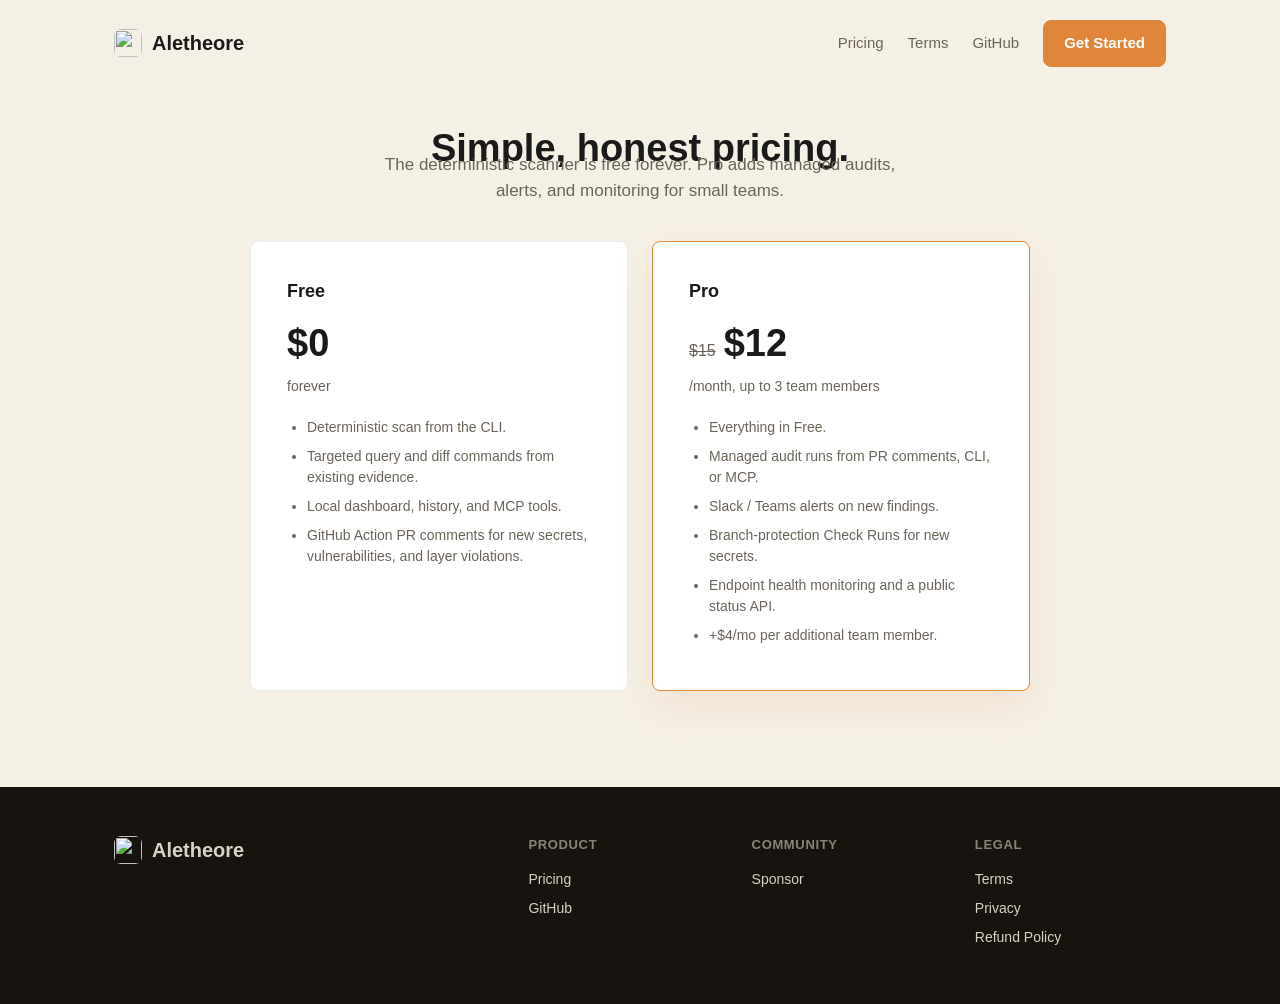
==== website/pricing.html @ d3b2829f "feat(website): add Aletheore marketing site" ====
<!doctype html>
<html lang="en">
<head>
  <meta charset="utf-8">
  <meta name="viewport" content="width=device-width, initial-scale=1">
  <title>Pricing - Aletheore</title>
  <meta name="description" content="Simple pricing for Aletheore: a free deterministic scanner and a Pro tier for managed audits, alerts, and monitoring.">
  <link rel="stylesheet" href="styles.css">
</head>
<body>
  <div class="container">
    <nav class="site-nav" aria-label="Main navigation">
      <a class="wordmark" href="index.html">
        <img src="assets/logo-mark.png" alt="" width="28" height="28">
        Aletheore
      </a>
      <div class="nav-links">
        <a href="pricing.html">Pricing</a>
        <a href="terms.html">Terms</a>
        <a href="https://github.com/Aletheore/Aletheore">GitHub</a>
        <a class="btn btn-primary" href="https://github.com/Aletheore/Aletheore">Get Started</a>
      </div>
    </nav>

    <section class="pricing-hero">
      <h1>Simple, honest pricing.</h1>
      <p class="section-intro">The deterministic scanner is free forever. Pro adds managed audits, alerts, and monitoring for small teams.</p>

      <div class="pricing-grid">
        <article class="price-card">
          <h3>Free</h3>
          <div class="price-now">$0</div>
          <div class="price-sub">forever</div>
          <ul>
            <li>Deterministic scan from the CLI.</li>
            <li>Targeted query and diff commands from existing evidence.</li>
            <li>Local dashboard, history, and MCP tools.</li>
            <li>GitHub Action PR comments for new secrets, vulnerabilities, and layer violations.</li>
          </ul>
        </article>

        <article class="price-card pro">
          <h3>Pro</h3>
          <div><span class="price-was">$15</span><span class="price-now">$12</span></div>
          <div class="price-sub">/month, up to 3 team members</div>
          <ul>
            <li>Everything in Free.</li>
            <li>Managed audit runs from PR comments, CLI, or MCP.</li>
            <li>Slack / Teams alerts on new findings.</li>
            <li>Branch-protection Check Runs for new secrets.</li>
            <li>Endpoint health monitoring and a public status API.</li>
            <li>+$4/mo per additional team member.</li>
          </ul>
        </article>
      </div>
    </section>
  </div>

  <footer>
    <div class="container footer-grid">
      <div>
        <a class="wordmark" href="index.html">
          <img src="assets/logo-mark.png" alt="" width="24" height="24">
          Aletheore
        </a>
      </div>
      <div>
        <h4>Product</h4>
        <a href="pricing.html">Pricing</a>
        <a href="https://github.com/Aletheore/Aletheore">GitHub</a>
      </div>
      <div>
        <h4>Community</h4>
        <a href="https://github.com/sponsors/ArihantK15">Sponsor</a>
      </div>
      <div>
        <h4>Legal</h4>
        <a href="terms.html">Terms</a>
        <a href="privacy.html">Privacy</a>
        <a href="refund.html">Refund Policy</a>
      </div>
    </div>
  </footer>
</body>
</html>
---- website/styles.css ----
:root {
  --bg-cream: #f5f0e6;
  --bg-dark: #17140f;
  --text-primary: #1a1a1a;
  --text-muted: #6b6459;
  --accent: #e0863a;
  --accent-hover: #c96f26;
  --card-bg: #ffffff;
  --border-subtle: rgba(0, 0, 0, 0.08);
  --font: -apple-system, BlinkMacSystemFont, "Segoe UI", Inter, sans-serif;
}

* {
  box-sizing: border-box;
  margin: 0;
  padding: 0;
}

html {
  scroll-behavior: smooth;
}

body {
  min-width: 320px;
  font-family: var(--font);
  background: var(--bg-cream);
  color: var(--text-primary);
  line-height: 1.5;
}

a {
  color: inherit;
  text-decoration: none;
}

code {
  font-family: "SF Mono", Menlo, Consolas, monospace;
  font-size: 0.94em;
}

.container {
  max-width: 1100px;
  margin: 0 auto;
  padding: 0 24px;
}

.site-nav {
  display: flex;
  align-items: center;
  justify-content: space-between;
  gap: 24px;
  padding: 20px 0;
}

.nav-links {
  display: flex;
  align-items: center;
  gap: 24px;
}

.nav-links a:not(.btn) {
  color: var(--text-muted);
  font-size: 15px;
}

.nav-links a:hover {
  color: var(--text-primary);
}

.wordmark {
  display: inline-flex;
  align-items: center;
  gap: 10px;
  flex-shrink: 0;
  font-size: 20px;
  font-weight: 700;
}

.wordmark img {
  display: block;
  width: 28px;
  height: 28px;
  border-radius: 7px;
}

.btn {
  display: inline-flex;
  align-items: center;
  justify-content: center;
  min-height: 44px;
  padding: 11px 20px;
  border-radius: 8px;
  font-size: 15px;
  font-weight: 650;
  text-align: center;
  cursor: pointer;
}

.btn-primary {
  border: 1px solid var(--accent);
  background: var(--accent);
  color: #fff;
}

.btn-primary:hover {
  border-color: var(--accent-hover);
  background: var(--accent-hover);
  color: #fff;
}

.btn-secondary {
  border: 1px solid var(--border-subtle);
  background: transparent;
  color: var(--text-primary);
}

.btn-secondary:hover {
  border-color: var(--text-primary);
}

.hero {
  display: grid;
  grid-template-columns: minmax(0, 1.35fr) minmax(260px, 0.9fr);
  gap: 48px;
  align-items: center;
  padding: 64px 0 56px;
}

.hero h1 {
  max-width: 720px;
  font-size: clamp(36px, 6vw, 58px);
  line-height: 1.08;
  font-weight: 760;
}

.hero h1 .accent {
  color: var(--accent);
  font-style: italic;
}

.hero p {
  max-width: 590px;
  margin: 22px 0 30px;
  color: var(--text-muted);
  font-size: 18px;
}

.hero-actions {
  display: flex;
  flex-wrap: wrap;
  gap: 14px;
}

.hero-mark {
  display: flex;
  justify-content: center;
}

.hero-mark img {
  width: min(100%, 360px);
  aspect-ratio: 1;
  object-fit: cover;
  border-radius: 16px;
  box-shadow: 0 24px 60px rgba(23, 20, 15, 0.16);
}

section {
  padding: 56px 0;
}

section h2 {
  margin-bottom: 32px;
  font-size: 30px;
  line-height: 1.15;
}

.section-intro {
  max-width: 560px;
  margin: -18px auto 38px;
  color: var(--text-muted);
  font-size: 17px;
  text-align: center;
}

.card-grid {
  display: grid;
  grid-template-columns: repeat(3, minmax(0, 1fr));
  gap: 20px;
}

.card,
.price-card {
  border: 1px solid var(--border-subtle);
  border-radius: 8px;
  background: var(--card-bg);
}

.card {
  padding: 28px;
}

.card.dark {
  background: var(--bg-dark);
  color: #fff;
}

.card h3,
.price-card h3 {
  margin-bottom: 10px;
  font-size: 18px;
}

.card p,
.price-card p,
.price-card li {
  color: var(--text-muted);
  font-size: 14px;
}

.card.dark p {
  color: #b9b1a4;
}

.humanist {
  display: grid;
  grid-template-columns: minmax(0, 1fr) minmax(320px, 0.9fr);
  gap: 48px;
  align-items: center;
}

.humanist p,
.legal-body p {
  color: var(--text-muted);
}

.humanist ul,
.price-card ul {
  margin-top: 16px;
  padding-left: 20px;
}

.humanist li {
  margin-bottom: 8px;
  color: var(--text-muted);
}

.terminal {
  overflow-x: auto;
  border-radius: 8px;
  background: var(--bg-dark);
  color: #d8d2c5;
  padding: 20px;
  font-family: "SF Mono", Menlo, Consolas, monospace;
  font-size: 13px;
  line-height: 1.7;
}

.pricing-hero {
  padding-top: 40px;
  text-align: center;
}

.pricing-hero h1 {
  font-size: 38px;
  line-height: 1.15;
}

.pricing-grid {
  display: grid;
  grid-template-columns: repeat(2, minmax(0, 1fr));
  gap: 24px;
  max-width: 780px;
  margin: 0 auto;
  text-align: left;
}

.price-card {
  padding: 36px;
}

.price-card.pro {
  border-color: var(--accent);
  box-shadow: 0 16px 40px rgba(224, 134, 58, 0.12);
}

.price-was {
  margin-right: 8px;
  color: var(--text-muted);
  font-size: 16px;
  text-decoration: line-through;
}

.price-now {
  font-size: 38px;
  font-weight: 760;
}

.price-sub {
  margin: 4px 0 20px;
  color: var(--text-muted);
  font-size: 14px;
}

.price-card li {
  margin-bottom: 8px;
}

.legal-body {
  max-width: 720px;
  padding: 48px 0 80px;
}

.legal-body h1 {
  margin-bottom: 24px;
  font-size: 34px;
}

.legal-body h2 {
  margin: 32px 0 12px;
  font-size: 20px;
}

.legal-body p {
  margin-bottom: 14px;
}

.legal-body a {
  color: var(--accent);
}

footer {
  margin-top: 40px;
  padding: 48px 0;
  background: var(--bg-dark);
  color: #d8d2c5;
}

.footer-grid {
  display: grid;
  grid-template-columns: 2fr 1fr 1fr 1fr;
  gap: 32px;
}

footer h4 {
  margin-bottom: 14px;
  color: #8a8377;
  font-size: 13px;
  letter-spacing: 0.05em;
  text-transform: uppercase;
}

footer a {
  display: block;
  margin-bottom: 8px;
  color: #d8d2c5;
  font-size: 14px;
}

footer a:hover {
  color: #fff;
}

.footer-note {
  max-width: 300px;
  margin-top: 12px;
  color: #8a8377;
  font-size: 14px;
}

@media (max-width: 760px) {
  .container {
    padding: 0 18px;
  }

  .site-nav,
  .nav-links {
    align-items: flex-start;
  }

  .site-nav {
    flex-direction: column;
  }

  .nav-links {
    flex-wrap: wrap;
    gap: 14px;
  }

  .hero,
  .humanist,
  .card-grid,
  .pricing-grid,
  .footer-grid {
    grid-template-columns: 1fr;
  }

  .hero {
    padding-top: 42px;
  }

  .hero-mark {
    justify-content: flex-start;
  }

  .hero-mark img {
    max-width: 240px;
  }

  section {
    padding: 42px 0;
  }

  .price-card {
    padding: 28px;
  }
}
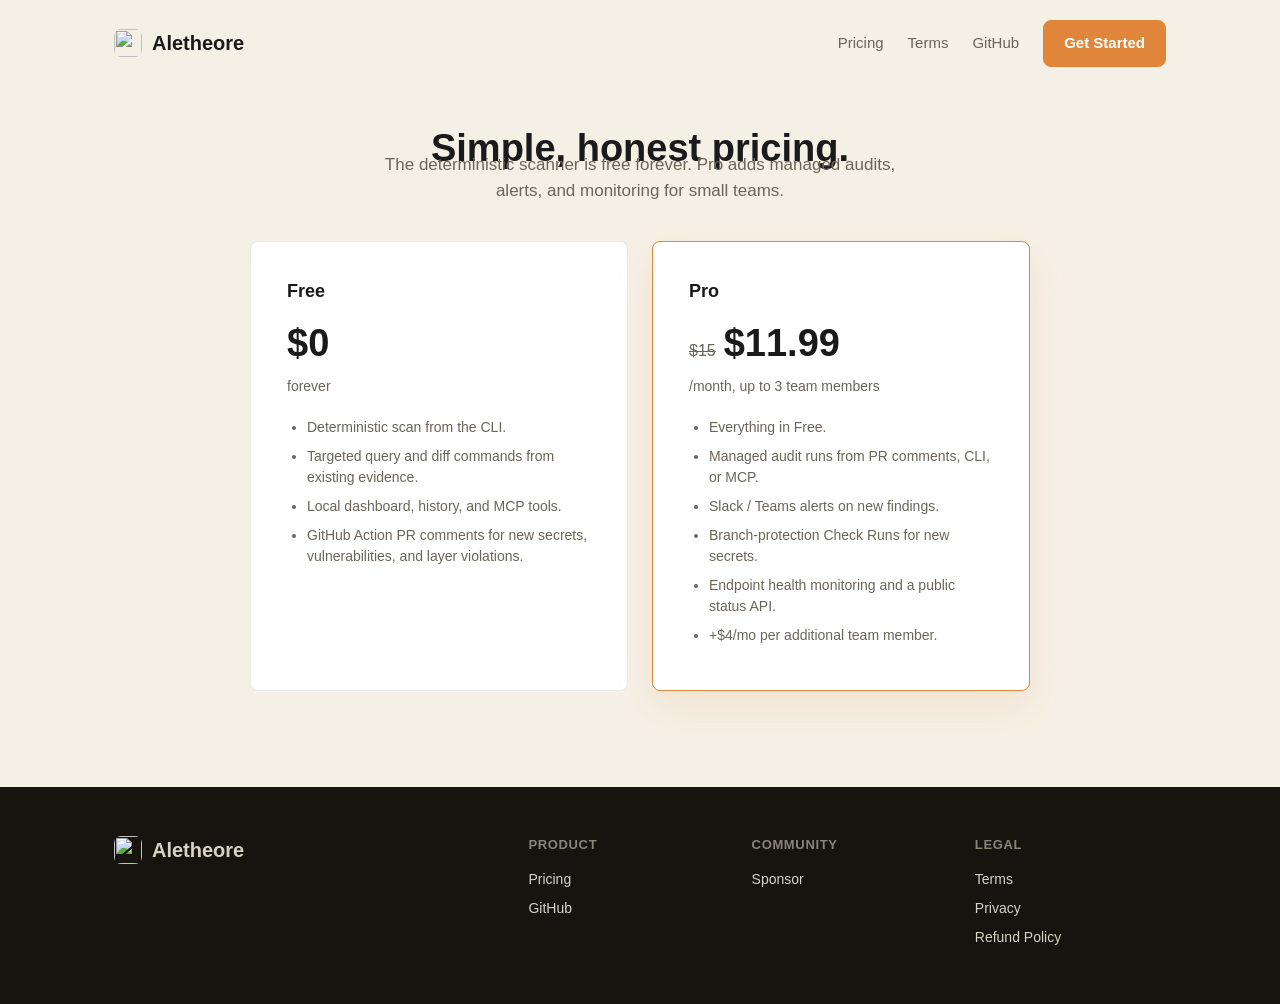
==== commit 760de7ea: "fix(website): correct Pro price to $11.99 to match the real Lemon Squeezy checkout Charm pricing was" ====
--- a/website/pricing.html
+++ b/website/pricing.html
@@ -41,7 +41,7 @@
 
         <article class="price-card pro">
           <h3>Pro</h3>
-          <div><span class="price-was">$15</span><span class="price-now">$12</span></div>
+          <div><span class="price-was">$15</span><span class="price-now">$11.99</span></div>
           <div class="price-sub">/month, up to 3 team members</div>
           <ul>
             <li>Everything in Free.</li>
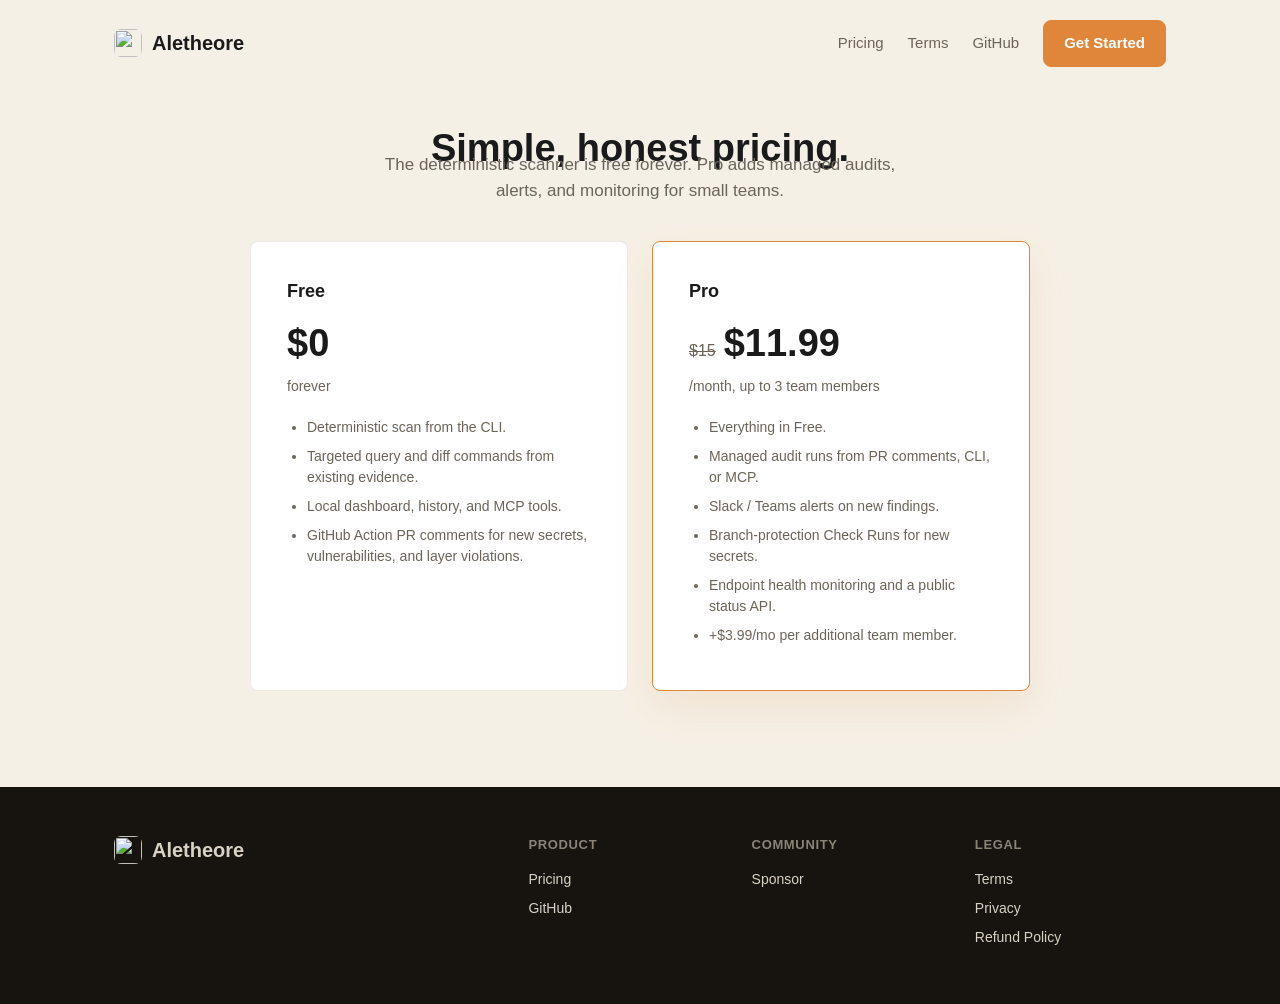
==== commit 49709669: "fix(website): match additional-seat fee ($3.99) to charm pricing on base tier" ====
--- a/website/pricing.html
+++ b/website/pricing.html
@@ -49,7 +49,7 @@
             <li>Slack / Teams alerts on new findings.</li>
             <li>Branch-protection Check Runs for new secrets.</li>
             <li>Endpoint health monitoring and a public status API.</li>
-            <li>+$4/mo per additional team member.</li>
+            <li>+$3.99/mo per additional team member.</li>
           </ul>
         </article>
       </div>
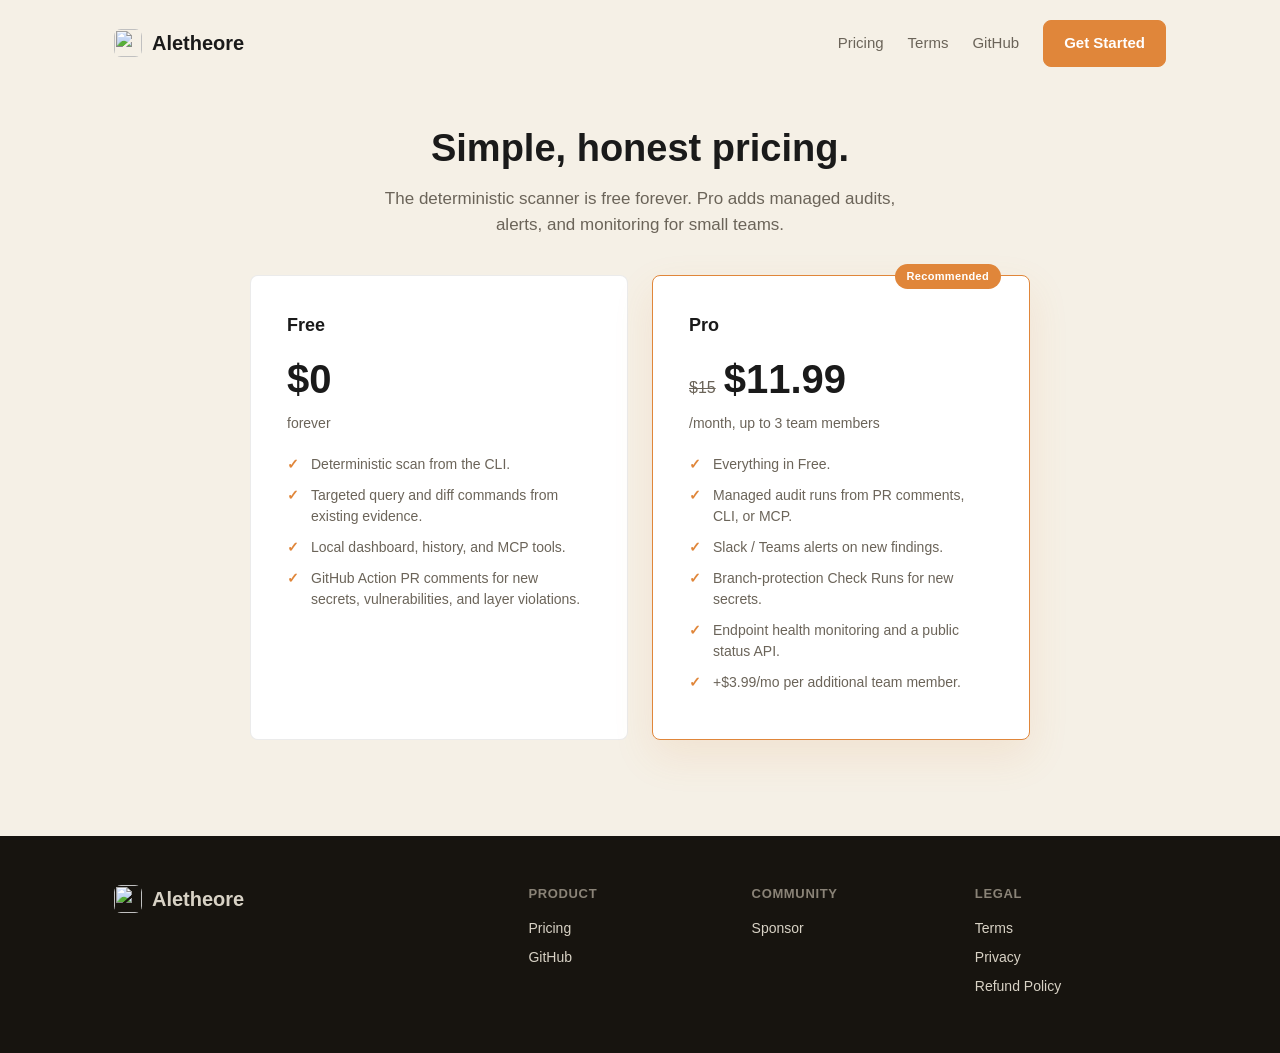
==== commit a080ee79: "fix(website): fix heading/text overlaps, full-bleed proof zone, add favicon and real features sectio" ====
--- a/website/pricing.html
+++ b/website/pricing.html
@@ -5,6 +5,7 @@
   <meta name="viewport" content="width=device-width, initial-scale=1">
   <title>Pricing - Aletheore</title>
   <meta name="description" content="Simple pricing for Aletheore: a free deterministic scanner and a Pro tier for managed audits, alerts, and monitoring.">
+  <link rel="icon" type="image/png" href="assets/logo-mark.png">
   <link rel="stylesheet" href="styles.css">
 </head>
 <body>
@@ -81,5 +82,6 @@
       </div>
     </div>
   </footer>
+  <script src="vendor/motion.js"></script>
 </body>
 </html>
--- a/website/styles.css
+++ b/website/styles.css
@@ -176,7 +176,7 @@
 
 .section-intro {
   max-width: 560px;
-  margin: -18px auto 38px;
+  margin: 0 auto 38px;
   color: var(--text-muted);
   font-size: 17px;
   text-align: center;
@@ -202,6 +202,47 @@
 .card.dark {
   background: var(--bg-dark);
   color: #fff;
+}
+
+.feature-grid {
+  display: grid;
+  grid-template-columns: repeat(3, minmax(0, 1fr));
+  gap: 20px;
+}
+
+.feature-card {
+  border: 1px solid var(--border-subtle);
+  border-radius: 8px;
+  background: var(--card-bg);
+  padding: 24px;
+  transition: border-color 0.2s ease, box-shadow 0.2s ease;
+}
+
+.feature-card:hover {
+  border-color: rgba(224, 134, 58, 0.35);
+  box-shadow: 0 12px 28px rgba(23, 20, 15, 0.06);
+}
+
+.feature-cmd {
+  display: inline-block;
+  margin-bottom: 14px;
+  padding: 4px 10px;
+  border-radius: 5px;
+  background: var(--bg-dark);
+  color: var(--accent);
+  font-family: "SF Mono", Menlo, Consolas, monospace;
+  font-size: 12px;
+}
+
+.feature-card h3 {
+  margin-bottom: 8px;
+  font-size: 17px;
+}
+
+.feature-card p:not(.feature-cmd) {
+  color: var(--text-muted);
+  font-size: 14px;
+  line-height: 1.6;
 }
 
 .card h3,
@@ -255,12 +296,163 @@
   line-height: 1.7;
 }
 
+.proof-zone {
+  width: 100vw;
+  margin-left: calc(50% - 50vw);
+  margin-right: calc(50% - 50vw);
+  padding: 64px 24px;
+  background: var(--bg-dark);
+  color: #d8d2c5;
+}
+
+.proof-inner {
+  max-width: 1052px;
+  margin: 0 auto;
+}
+
+.proof-label {
+  margin-bottom: 12px;
+  color: var(--accent);
+  font-size: 12px;
+  font-weight: 700;
+  letter-spacing: 0.08em;
+}
+
+.proof-zone h2 {
+  color: #fff;
+}
+
+.proof-zone .section-intro {
+  color: #b9b1a4;
+}
+
+.proof-zone a {
+  color: var(--accent);
+}
+
+.showcase-grid {
+  display: grid;
+  grid-template-columns: repeat(3, minmax(0, 1fr));
+  gap: 20px;
+  margin-top: 32px;
+}
+
+.showcase-card {
+  position: relative;
+  overflow: hidden;
+  border: 1px solid rgba(255, 255, 255, 0.08);
+  border-radius: 10px;
+  background: linear-gradient(180deg, rgba(224, 134, 58, 0.05), rgba(0, 0, 0, 0)), #000;
+  padding: 28px 24px 20px;
+  transition: transform 0.2s ease, border-color 0.2s ease;
+}
+
+.showcase-card::before {
+  content: "";
+  position: absolute;
+  top: 0;
+  left: 0;
+  right: 0;
+  height: 3px;
+  background: var(--accent);
+}
+
+.showcase-card:hover {
+  transform: translateY(-4px);
+  border-color: rgba(224, 134, 58, 0.4);
+}
+
+.showcase-card h3 {
+  margin-bottom: 4px;
+  font-size: 20px;
+  color: #fff;
+}
+
+.showcase-sub {
+  margin-bottom: 20px;
+  color: var(--accent);
+  font-size: 12px;
+  font-weight: 600;
+  letter-spacing: 0.03em;
+  text-transform: uppercase;
+}
+
+.showcase-stats {
+  list-style: none;
+  padding: 0;
+}
+
+.showcase-stats li {
+  display: flex;
+  justify-content: space-between;
+  align-items: baseline;
+  gap: 12px;
+  padding: 8px 0;
+  border-bottom: 1px solid rgba(255, 255, 255, 0.06);
+  color: #b9b1a4;
+  font-size: 13px;
+}
+
+.showcase-stats li:last-child {
+  border-bottom: none;
+}
+
+.showcase-stats strong {
+  font-variant-numeric: tabular-nums;
+  color: #fff;
+  font-size: 19px;
+  font-weight: 700;
+}
+
+.showcase-sha {
+  display: inline-block;
+  margin-top: 16px;
+  color: #7d7568;
+  font-family: "SF Mono", Menlo, Consolas, monospace;
+  font-size: 12px;
+  transition: color 0.2s ease;
+}
+
+.showcase-sha:hover {
+  color: var(--accent);
+}
+
+.toon-demo {
+  margin-top: 56px;
+  text-align: center;
+}
+
+.toon-demo h3 {
+  margin-bottom: 16px;
+  color: #fff;
+}
+
+.toon-counters {
+  display: flex;
+  justify-content: center;
+  gap: 48px;
+  margin-top: 24px;
+}
+
+.toon-counter-value {
+  color: var(--accent);
+  font-size: 48px;
+  font-weight: 760;
+}
+
+.toon-counter-label {
+  margin-top: 4px;
+  color: #b9b1a4;
+  font-size: 13px;
+}
+
 .pricing-hero {
   padding-top: 40px;
   text-align: center;
 }
 
 .pricing-hero h1 {
+  margin-bottom: 16px;
   font-size: 38px;
   line-height: 1.15;
 }
@@ -275,6 +467,7 @@
 }
 
 .price-card {
+  position: relative;
   padding: 36px;
 }
 
@@ -283,6 +476,20 @@
   box-shadow: 0 16px 40px rgba(224, 134, 58, 0.12);
 }
 
+.price-card.pro::before {
+  content: "Recommended";
+  position: absolute;
+  top: -12px;
+  right: 28px;
+  padding: 4px 12px;
+  border-radius: 100px;
+  background: var(--accent);
+  color: #fff;
+  font-size: 11px;
+  font-weight: 700;
+  letter-spacing: 0.03em;
+}
+
 .price-was {
   margin-right: 8px;
   color: var(--text-muted);
@@ -291,7 +498,8 @@
 }
 
 .price-now {
-  font-size: 38px;
+  font-variant-numeric: tabular-nums;
+  font-size: 40px;
   font-weight: 760;
 }
 
@@ -301,8 +509,24 @@
   font-size: 14px;
 }
 
+.price-card ul {
+  list-style: none;
+  padding-left: 0;
+}
+
 .price-card li {
-  margin-bottom: 8px;
+  position: relative;
+  margin-bottom: 10px;
+  padding-left: 24px;
+  line-height: 1.5;
+}
+
+.price-card li::before {
+  content: "✓";
+  position: absolute;
+  left: 0;
+  color: var(--accent);
+  font-weight: 700;
 }
 
 .legal-body {
@@ -389,6 +613,8 @@
   .hero,
   .humanist,
   .card-grid,
+  .feature-grid,
+  .showcase-grid,
   .pricing-grid,
   .footer-grid {
     grid-template-columns: 1fr;
@@ -413,4 +639,9 @@
   .price-card {
     padding: 28px;
   }
-}
+
+  .toon-counters {
+    flex-direction: column;
+    gap: 24px;
+  }
+}
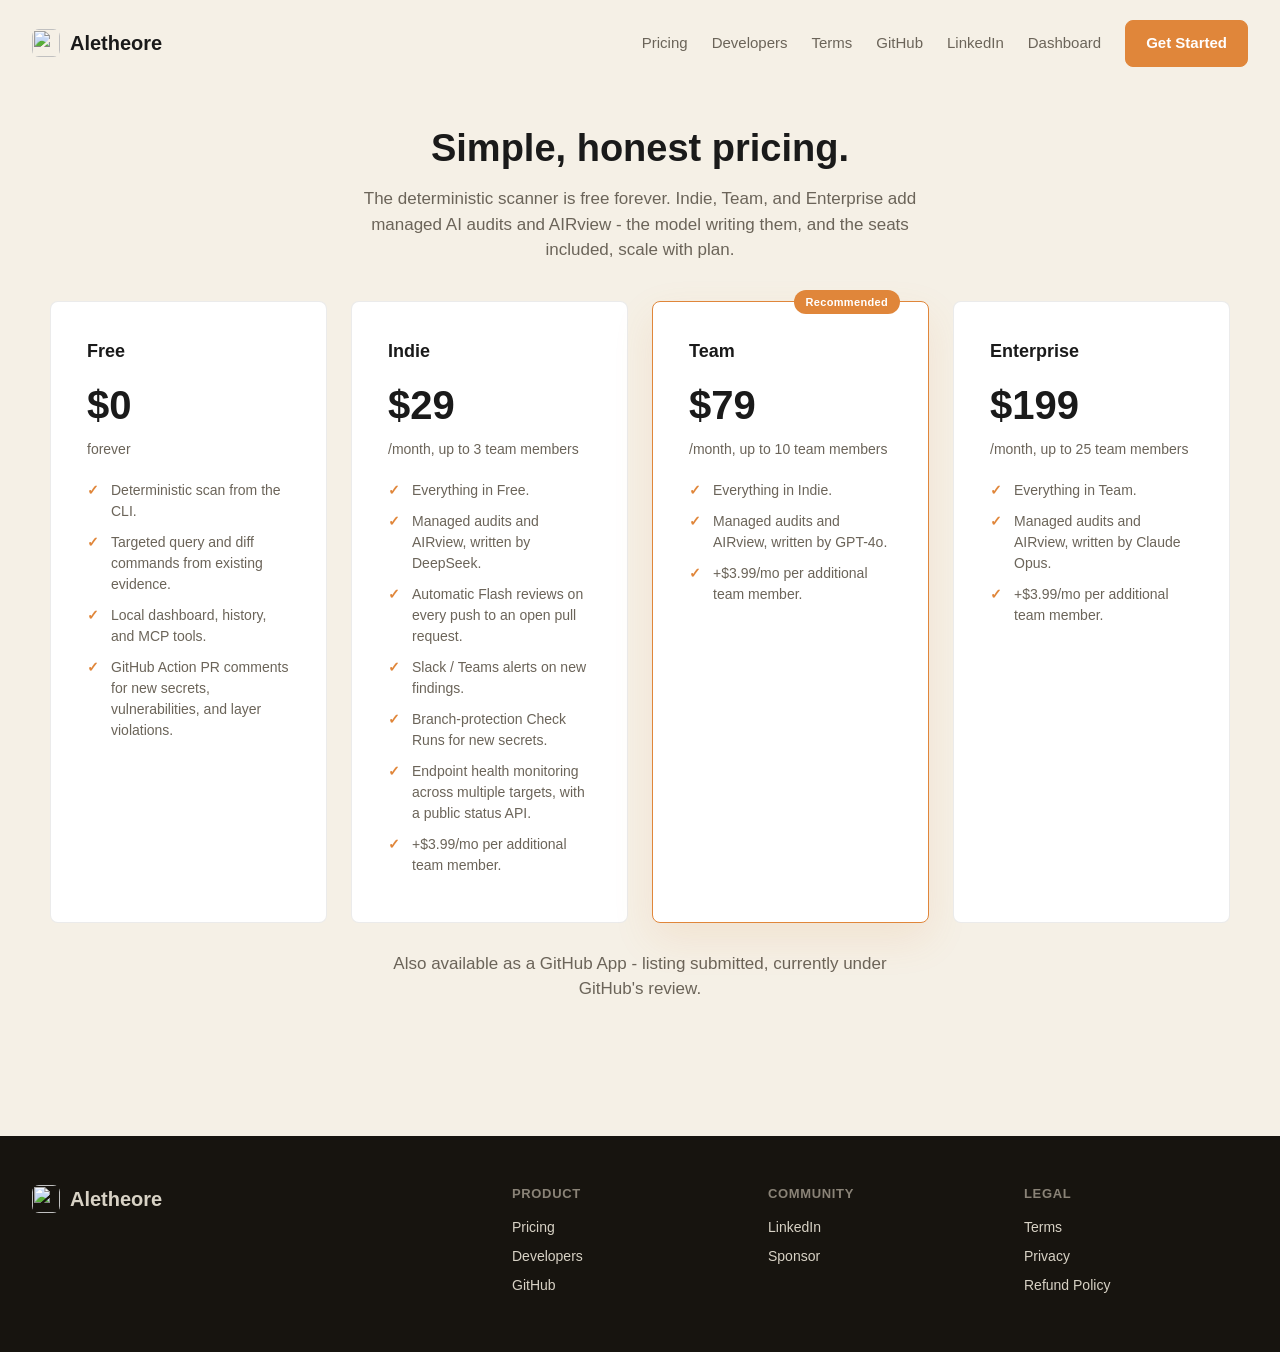
==== commit 765170a8: "Merge remote-tracking branch 'origin/master' into codex/evidence-packet-caching # Conflicts: #	githu" ====
--- a/website/pricing.html
+++ b/website/pricing.html
@@ -3,8 +3,15 @@
 <head>
   <meta charset="utf-8">
   <meta name="viewport" content="width=device-width, initial-scale=1">
-  <title>Pricing - Aletheore</title>
-  <meta name="description" content="Simple pricing for Aletheore: a free deterministic scanner and a Pro tier for managed audits, alerts, and monitoring.">
+  <title>Pricing — Aletheore</title>
+  <meta name="description" content="Free deterministic CLI scanning forever. Indie, Team, and Enterprise add managed AI audits, AIRview, live endpoint monitoring, and team seats - model quality and seats scale with plan.">
+  <link rel="canonical" href="https://www.aletheore.com/pricing">
+  <meta property="og:type" content="website">
+  <meta property="og:site_name" content="Aletheore">
+  <meta property="og:url" content="https://www.aletheore.com/pricing">
+  <meta property="og:title" content="Pricing — Aletheore">
+  <meta property="og:description" content="Free deterministic CLI scanning forever. Indie, Team, and Enterprise add managed AI audits, AIRview, live endpoint monitoring, and team seats - model quality and seats scale with plan.">
+  <meta property="og:image" content="https://www.aletheore.com/assets/logo-mark.png">
   <link rel="icon" type="image/png" href="assets/logo-mark.png">
   <link rel="stylesheet" href="styles.css">
 </head>
@@ -17,15 +24,18 @@
       </a>
       <div class="nav-links">
         <a href="pricing.html">Pricing</a>
+        <a href="developers.html">Developers</a>
         <a href="terms.html">Terms</a>
         <a href="https://github.com/Aletheore/Aletheore">GitHub</a>
-        <a class="btn btn-primary" href="https://github.com/Aletheore/Aletheore">Get Started</a>
+        <a href="https://www.linkedin.com/company/aletheore">LinkedIn</a>
+        <a href="https://app.aletheore.com/">Dashboard</a>
+        <a class="btn btn-primary" href="https://app.aletheore.com/">Get Started</a>
       </div>
     </nav>
 
     <section class="pricing-hero">
       <h1>Simple, honest pricing.</h1>
-      <p class="section-intro">The deterministic scanner is free forever. Pro adds managed audits, alerts, and monitoring for small teams.</p>
+      <p class="section-intro">The deterministic scanner is free forever. Indie, Team, and Enterprise add managed AI audits and AIRview - the model writing them, and the seats included, scale with plan.</p>
 
       <div class="pricing-grid">
         <article class="price-card">
@@ -40,20 +50,46 @@
           </ul>
         </article>
 
-        <article class="price-card pro">
-          <h3>Pro</h3>
-          <div><span class="price-was">$15</span><span class="price-now">$11.99</span></div>
+        <article class="price-card">
+          <h3>Indie</h3>
+          <div class="price-now">$29</div>
           <div class="price-sub">/month, up to 3 team members</div>
           <ul>
             <li>Everything in Free.</li>
-            <li>Managed audit runs from PR comments, CLI, or MCP.</li>
+            <li>Managed audits and AIRview, written by DeepSeek.</li>
+            <li>Automatic Flash reviews on every push to an open pull request.</li>
             <li>Slack / Teams alerts on new findings.</li>
             <li>Branch-protection Check Runs for new secrets.</li>
-            <li>Endpoint health monitoring and a public status API.</li>
+            <li>Endpoint health monitoring across multiple targets, with a public status API.</li>
+            <li>+$3.99/mo per additional team member.</li>
+          </ul>
+        </article>
+
+        <article class="price-card pro">
+          <h3>Team</h3>
+          <div class="price-now">$79</div>
+          <div class="price-sub">/month, up to 10 team members</div>
+          <ul>
+            <li>Everything in Indie.</li>
+            <li>Managed audits and AIRview, written by GPT-4o.</li>
+            <li>+$3.99/mo per additional team member.</li>
+          </ul>
+        </article>
+
+        <article class="price-card">
+          <h3>Enterprise</h3>
+          <div class="price-now">$199</div>
+          <div class="price-sub">/month, up to 25 team members</div>
+          <ul>
+            <li>Everything in Team.</li>
+            <li>Managed audits and AIRview, written by Claude Opus.</li>
             <li>+$3.99/mo per additional team member.</li>
           </ul>
         </article>
       </div>
+      <p class="section-intro" style="margin-top: 28px;">
+        Also available as a GitHub App - <a href="https://github.com/marketplace" rel="noopener">listing submitted, currently under GitHub's review</a>.
+      </p>
     </section>
   </div>
 
@@ -68,10 +104,12 @@
       <div>
         <h4>Product</h4>
         <a href="pricing.html">Pricing</a>
+        <a href="developers.html">Developers</a>
         <a href="https://github.com/Aletheore/Aletheore">GitHub</a>
       </div>
       <div>
         <h4>Community</h4>
+        <a href="https://www.linkedin.com/company/aletheore">LinkedIn</a>
         <a href="https://github.com/sponsors/ArihantK15">Sponsor</a>
       </div>
       <div>
--- a/website/styles.css
+++ b/website/styles.css
@@ -5,6 +5,8 @@
   --text-muted: #6b6459;
   --accent: #e0863a;
   --accent-hover: #c96f26;
+  --accent-soft: #fff3e6;
+  --success: #3f8f72;
   --card-bg: #ffffff;
   --border-subtle: rgba(0, 0, 0, 0.08);
   --font: -apple-system, BlinkMacSystemFont, "Segoe UI", Inter, sans-serif;
@@ -39,9 +41,9 @@
 }
 
 .container {
-  max-width: 1100px;
+  max-width: 1280px;
   margin: 0 auto;
-  padding: 0 24px;
+  padding: 0 32px;
 }
 
 .site-nav {
@@ -118,17 +120,35 @@
   border-color: var(--text-primary);
 }
 
+.btn-ghost {
+  border: 1px solid transparent;
+  color: var(--text-muted);
+}
+
+.btn-ghost:hover {
+  color: var(--text-primary);
+}
+
+.eyebrow {
+  margin-bottom: 14px;
+  color: var(--accent);
+  font-size: 12px;
+  font-weight: 760;
+  letter-spacing: 0.08em;
+  text-transform: uppercase;
+}
+
 .hero {
   display: grid;
-  grid-template-columns: minmax(0, 1.35fr) minmax(260px, 0.9fr);
+  grid-template-columns: minmax(0, 1.08fr) minmax(360px, 0.92fr);
   gap: 48px;
   align-items: center;
-  padding: 64px 0 56px;
+  padding: 70px 0 42px;
 }
 
 .hero h1 {
-  max-width: 720px;
-  font-size: clamp(36px, 6vw, 58px);
+  max-width: 760px;
+  font-size: clamp(40px, 6vw, 68px);
   line-height: 1.08;
   font-weight: 760;
 }
@@ -139,7 +159,7 @@
 }
 
 .hero p {
-  max-width: 590px;
+  max-width: 620px;
   margin: 22px 0 30px;
   color: var(--text-muted);
   font-size: 18px;
@@ -151,17 +171,159 @@
   gap: 14px;
 }
 
-.hero-mark {
+.hero-trust {
   display: flex;
-  justify-content: center;
-}
-
-.hero-mark img {
-  width: min(100%, 360px);
-  aspect-ratio: 1;
-  object-fit: cover;
+  flex-wrap: wrap;
+  gap: 10px;
+  margin-top: 28px;
+}
+
+.hero-trust span {
+  border: 1px solid var(--border-subtle);
+  border-radius: 999px;
+  background: rgba(255, 255, 255, 0.45);
+  padding: 7px 12px;
+  color: var(--text-muted);
+  font-size: 13px;
+  font-weight: 650;
+}
+
+.evidence-preview {
+  position: relative;
+  overflow: hidden;
+  border: 1px solid rgba(23, 20, 15, 0.12);
   border-radius: 16px;
-  box-shadow: 0 24px 60px rgba(23, 20, 15, 0.16);
+  background: #fffaf2;
+  box-shadow: 0 28px 70px rgba(23, 20, 15, 0.16);
+}
+
+.evidence-preview::before {
+  content: "";
+  position: absolute;
+  inset: 0 0 auto;
+  height: 4px;
+  background: linear-gradient(90deg, var(--accent), var(--success));
+}
+
+.preview-header {
+  display: flex;
+  align-items: center;
+  justify-content: space-between;
+  gap: 16px;
+  border-bottom: 1px solid var(--border-subtle);
+  padding: 18px 20px;
+  color: var(--text-muted);
+  font-size: 13px;
+  font-weight: 650;
+}
+
+.preview-header div {
+  display: inline-flex;
+  align-items: center;
+  gap: 8px;
+}
+
+.status-dot {
+  width: 9px;
+  height: 9px;
+  border-radius: 999px;
+  background: #d94747;
+  box-shadow: 0 0 0 4px rgba(217, 71, 71, 0.13);
+}
+
+.preview-badge {
+  border: 1px solid rgba(63, 143, 114, 0.28);
+  border-radius: 999px;
+  background: rgba(63, 143, 114, 0.09);
+  padding: 5px 9px;
+  color: var(--success);
+  white-space: nowrap;
+}
+
+.preview-title {
+  padding: 28px 24px 10px;
+  font-size: 30px;
+  line-height: 1.2;
+}
+
+.preview-title span {
+  display: inline-flex;
+  margin-right: 9px;
+  border-radius: 6px;
+  background: var(--bg-dark);
+  padding: 5px 8px;
+  color: var(--accent);
+  font-family: "SF Mono", Menlo, Consolas, monospace;
+  font-size: 13px;
+  vertical-align: middle;
+}
+
+.preview-title em {
+  display: block;
+  margin-top: 4px;
+  color: #d94747;
+  font-size: 17px;
+  font-style: normal;
+  font-weight: 700;
+}
+
+.preview-code {
+  margin: 0 24px 22px;
+  border: 1px solid var(--border-subtle);
+  border-radius: 8px;
+  background: #fff;
+  padding: 14px;
+  font-family: "SF Mono", Menlo, Consolas, monospace;
+  font-size: 13px;
+}
+
+.preview-code span {
+  display: block;
+  margin-bottom: 4px;
+  color: var(--text-muted);
+  font-family: var(--font);
+  font-size: 12px;
+  font-weight: 650;
+}
+
+.evidence-grid {
+  display: grid;
+  grid-template-columns: repeat(2, minmax(0, 1fr));
+  gap: 1px;
+  margin: 0 24px 24px;
+  overflow: hidden;
+  border: 1px solid var(--border-subtle);
+  border-radius: 8px;
+  background: var(--border-subtle);
+}
+
+.evidence-grid div {
+  background: #fff;
+  padding: 14px;
+}
+
+.evidence-grid dt {
+  margin-bottom: 4px;
+  color: var(--text-muted);
+  font-size: 11px;
+  font-weight: 760;
+  letter-spacing: 0.06em;
+  text-transform: uppercase;
+}
+
+.evidence-grid dd {
+  font-family: "SF Mono", Menlo, Consolas, monospace;
+  font-size: 13px;
+  font-weight: 700;
+}
+
+.preview-note {
+  border-top: 1px solid var(--border-subtle);
+  background: var(--accent-soft);
+  padding: 18px 24px;
+  color: #6a4423;
+  font-size: 14px;
+  line-height: 1.6;
 }
 
 section {
@@ -180,6 +342,394 @@
   color: var(--text-muted);
   font-size: 17px;
   text-align: center;
+}
+
+.section-heading {
+  max-width: 720px;
+  margin: 0 auto 34px;
+  text-align: center;
+}
+
+.section-heading h2 {
+  margin-bottom: 14px;
+}
+
+.section-heading p:not(.eyebrow) {
+  max-width: 620px;
+  margin: 0 auto;
+  color: var(--text-muted);
+  font-size: 17px;
+}
+
+.evidence-strip {
+  display: grid;
+  grid-template-columns: minmax(220px, 0.42fr) minmax(0, 1fr);
+  gap: 24px;
+  align-items: center;
+  margin: 18px 0 34px;
+  border: 1px solid var(--border-subtle);
+  border-radius: 12px;
+  background: rgba(255, 255, 255, 0.52);
+  padding: 22px;
+}
+
+.evidence-strip p {
+  color: var(--text-muted);
+  font-size: 15px;
+  font-weight: 650;
+}
+
+.evidence-strip div {
+  display: flex;
+  flex-wrap: wrap;
+  gap: 9px;
+}
+
+.evidence-strip span {
+  border: 1px solid rgba(224, 134, 58, 0.22);
+  border-radius: 999px;
+  background: #fff;
+  padding: 7px 11px;
+  color: var(--text-primary);
+  font-family: "SF Mono", Menlo, Consolas, monospace;
+  font-size: 12px;
+}
+
+.proof-panel {
+  display: grid;
+  grid-template-columns: minmax(0, 0.8fr) minmax(0, 1fr);
+  gap: 44px;
+  align-items: center;
+  border-top: 1px solid var(--border-subtle);
+  border-bottom: 1px solid var(--border-subtle);
+}
+
+.proof-panel h2 {
+  margin-bottom: 0;
+  font-size: clamp(28px, 4vw, 42px);
+}
+
+.proof-panel > p {
+  color: var(--text-muted);
+  font-size: 19px;
+  line-height: 1.65;
+}
+
+.pillar-grid {
+  display: grid;
+  grid-template-columns: repeat(4, minmax(0, 1fr));
+  gap: 18px;
+}
+
+.pillar-card {
+  border: 1px solid var(--border-subtle);
+  border-radius: 8px;
+  background: var(--card-bg);
+  padding: 24px;
+  transition: border-color 0.2s ease, box-shadow 0.2s ease, transform 0.2s ease;
+}
+
+.pillar-card:hover {
+  transform: translateY(-3px);
+  border-color: rgba(224, 134, 58, 0.36);
+  box-shadow: 0 18px 36px rgba(23, 20, 15, 0.07);
+}
+
+.pillar-index {
+  display: inline-block;
+  margin-bottom: 18px;
+  color: var(--accent);
+  font-family: "SF Mono", Menlo, Consolas, monospace;
+  font-size: 12px;
+  font-weight: 760;
+}
+
+.pillar-card h3 {
+  margin-bottom: 10px;
+  font-size: 20px;
+}
+
+.pillar-card p {
+  color: var(--text-muted);
+  font-size: 14px;
+  line-height: 1.6;
+}
+
+.pillar-card ul {
+  margin-top: 16px;
+  padding-left: 0;
+  list-style: none;
+}
+
+.pillar-card li {
+  position: relative;
+  margin-bottom: 9px;
+  padding-left: 18px;
+  color: var(--text-muted);
+  font-size: 13px;
+}
+
+.pillar-card li::before {
+  content: "";
+  position: absolute;
+  left: 0;
+  top: 0.68em;
+  width: 7px;
+  height: 7px;
+  border-radius: 999px;
+  background: var(--accent);
+}
+
+.workflow-section {
+  padding-top: 34px;
+}
+
+.workflow-grid {
+  display: grid;
+  grid-template-columns: repeat(4, minmax(0, 1fr));
+  gap: 1px;
+  overflow: hidden;
+  border: 1px solid var(--border-subtle);
+  border-radius: 12px;
+  background: var(--border-subtle);
+}
+
+.workflow-grid article {
+  background: #fff;
+  padding: 24px;
+}
+
+.workflow-grid span {
+  display: inline-block;
+  margin-bottom: 16px;
+  border-radius: 6px;
+  background: var(--bg-dark);
+  padding: 5px 9px;
+  color: var(--accent);
+  font-family: "SF Mono", Menlo, Consolas, monospace;
+  font-size: 12px;
+}
+
+.workflow-grid h3 {
+  margin-bottom: 8px;
+  font-size: 17px;
+}
+
+.workflow-grid p {
+  color: var(--text-muted);
+  font-size: 14px;
+  line-height: 1.6;
+}
+
+.developer-hero {
+  display: grid;
+  grid-template-columns: minmax(0, 1fr) minmax(360px, 0.78fr);
+  gap: 48px;
+  align-items: center;
+  padding: 64px 0 48px;
+}
+
+.developer-hero h1 {
+  max-width: 760px;
+  margin-bottom: 22px;
+  font-size: clamp(38px, 5vw, 62px);
+  line-height: 1.08;
+}
+
+.developer-hero p:not(.eyebrow) {
+  max-width: 640px;
+  margin-bottom: 28px;
+  color: var(--text-muted);
+  font-size: 18px;
+}
+
+.install-card {
+  overflow: hidden;
+  border: 1px solid rgba(23, 20, 15, 0.12);
+  border-radius: 14px;
+  background: var(--bg-dark);
+  box-shadow: 0 24px 60px rgba(23, 20, 15, 0.16);
+}
+
+.terminal-title {
+  display: flex;
+  align-items: center;
+  gap: 9px;
+  border-bottom: 1px solid rgba(255, 255, 255, 0.08);
+  padding: 15px 18px;
+  color: #b9b1a4;
+  font-size: 13px;
+  font-weight: 700;
+}
+
+.terminal-title .terminal-controls {
+  flex: 0 0 auto;
+  width: 10px;
+  height: 10px;
+  border-radius: 999px;
+  background: var(--accent);
+  box-shadow: 18px 0 0 #d6b06d, 36px 0 0 var(--success);
+}
+
+.terminal-title strong {
+  margin-left: 36px;
+  font: inherit;
+}
+
+pre {
+  overflow-x: auto;
+  white-space: pre;
+}
+
+.install-card pre,
+.command-grid pre,
+.mcp-section pre {
+  margin: 0;
+  background: var(--bg-dark);
+  color: #efe7d8;
+  padding: 22px;
+  font-family: "SF Mono", Menlo, Consolas, monospace;
+  font-size: 14px;
+  line-height: 1.75;
+}
+
+.developer-section {
+  padding: 54px 0;
+}
+
+.command-grid {
+  display: grid;
+  grid-template-columns: repeat(3, minmax(0, 1fr));
+  gap: 20px;
+}
+
+.command-grid article {
+  overflow: hidden;
+  border: 1px solid var(--border-subtle);
+  border-radius: 10px;
+  background: #fff;
+}
+
+.command-grid h3 {
+  padding: 20px 20px 0;
+  font-size: 18px;
+}
+
+.command-grid pre {
+  margin: 18px 0;
+  border-radius: 0;
+  font-size: 13px;
+}
+
+.command-grid p {
+  padding: 0 20px 20px;
+  color: var(--text-muted);
+  font-size: 14px;
+  line-height: 1.6;
+}
+
+.query-board {
+  display: grid;
+  grid-template-columns: repeat(4, minmax(0, 1fr));
+  gap: 1px;
+  overflow: hidden;
+  border: 1px solid var(--border-subtle);
+  border-radius: 12px;
+  background: var(--border-subtle);
+}
+
+.query-board div {
+  background: #fff;
+  padding: 24px;
+}
+
+.query-board h3 {
+  margin-bottom: 16px;
+  font-size: 16px;
+}
+
+.query-board code,
+.mcp-tool-list span {
+  display: inline-flex;
+  margin: 0 7px 8px 0;
+  border: 1px solid rgba(224, 134, 58, 0.22);
+  border-radius: 999px;
+  background: var(--accent-soft);
+  padding: 6px 9px;
+  color: #6a4423;
+  font-family: "SF Mono", Menlo, Consolas, monospace;
+  font-size: 12px;
+}
+
+.mcp-section {
+  display: grid;
+  grid-template-columns: minmax(0, 0.85fr) minmax(0, 1fr);
+  gap: 42px;
+  align-items: center;
+  border-top: 1px solid var(--border-subtle);
+  border-bottom: 1px solid var(--border-subtle);
+}
+
+.mcp-section h2,
+.evidence-contract h2 {
+  margin-bottom: 16px;
+  font-size: clamp(28px, 4vw, 42px);
+}
+
+.mcp-section p:not(.eyebrow),
+.evidence-contract p {
+  color: var(--text-muted);
+  font-size: 17px;
+  line-height: 1.65;
+}
+
+.mcp-section pre {
+  margin-top: 22px;
+  border-radius: 8px;
+}
+
+.mcp-tool-list {
+  display: flex;
+  flex-wrap: wrap;
+  align-content: flex-start;
+  gap: 0;
+}
+
+.evidence-contract {
+  display: grid;
+  grid-template-columns: minmax(0, 0.7fr) minmax(0, 1fr);
+  gap: 42px;
+  align-items: start;
+}
+
+.contract-list {
+  display: grid;
+  gap: 14px;
+}
+
+.contract-list article {
+  border: 1px solid var(--border-subtle);
+  border-radius: 8px;
+  background: #fff;
+  padding: 20px;
+}
+
+.contract-list h3 {
+  margin-bottom: 8px;
+  font-family: "SF Mono", Menlo, Consolas, monospace;
+  font-size: 15px;
+}
+
+.contract-list p {
+  font-size: 14px;
+}
+
+.deep-features {
+  padding-top: 36px;
+}
+
+.deep-features .pillar-grid {
+  grid-template-columns: repeat(5, minmax(0, 1fr));
 }
 
 .card-grid {
@@ -459,11 +1009,20 @@
 
 .pricing-grid {
   display: grid;
-  grid-template-columns: repeat(2, minmax(0, 1fr));
+  grid-template-columns: repeat(4, minmax(0, 1fr));
   gap: 24px;
-  max-width: 780px;
+  max-width: 1180px;
   margin: 0 auto;
   text-align: left;
+}
+
+/* Between the mobile breakpoint and where 4 columns fit comfortably,
+   auto-fit used to wrap the 4th card onto its own row alone - explicit
+   2x2 pairing looks intentional at every width in between instead. */
+@media (min-width: 761px) and (max-width: 1023px) {
+  .pricing-grid {
+    grid-template-columns: repeat(2, minmax(0, 1fr));
+  }
 }
 
 .price-card {
@@ -602,18 +1161,47 @@
   }
 
   .site-nav {
+    width: 100%;
     flex-direction: column;
+    gap: 18px;
   }
 
   .nav-links {
+    width: 100%;
     flex-wrap: wrap;
-    gap: 14px;
+    gap: 10px;
+  }
+
+  .nav-links a:not(.btn) {
+    min-height: 38px;
+    padding: 8px 11px;
+    border: 1px solid rgba(23, 20, 15, 0.08);
+    border-radius: 8px;
+    background: rgba(255, 255, 255, 0.34);
+    font-size: 14px;
+    line-height: 1.2;
+  }
+
+  .nav-links .btn {
+    flex: 1 1 150px;
+    min-height: 42px;
+    padding: 10px 14px;
+    font-size: 14px;
   }
 
   .hero,
+  .developer-hero,
   .humanist,
+  .evidence-strip,
+  .proof-panel,
+  .command-grid,
+  .query-board,
+  .mcp-section,
+  .evidence-contract,
   .card-grid,
   .feature-grid,
+  .pillar-grid,
+  .workflow-grid,
   .showcase-grid,
   .pricing-grid,
   .footer-grid {
@@ -624,12 +1212,43 @@
     padding-top: 42px;
   }
 
-  .hero-mark {
-    justify-content: flex-start;
-  }
-
-  .hero-mark img {
-    max-width: 240px;
+  .evidence-preview {
+    max-width: 520px;
+  }
+
+  .preview-title {
+    font-size: 24px;
+  }
+
+  .developer-hero {
+    padding-top: 42px;
+  }
+
+  .evidence-grid {
+    grid-template-columns: 1fr;
+  }
+
+  .proof-panel {
+    gap: 18px;
+  }
+
+  .proof-panel > p {
+    font-size: 16px;
+  }
+
+  .mcp-section,
+  .evidence-contract {
+    gap: 24px;
+  }
+
+  .deep-features .pillar-grid {
+    grid-template-columns: 1fr;
+  }
+
+  .install-card pre,
+  .command-grid pre,
+  .mcp-section pre {
+    font-size: 12px;
   }
 
   section {
